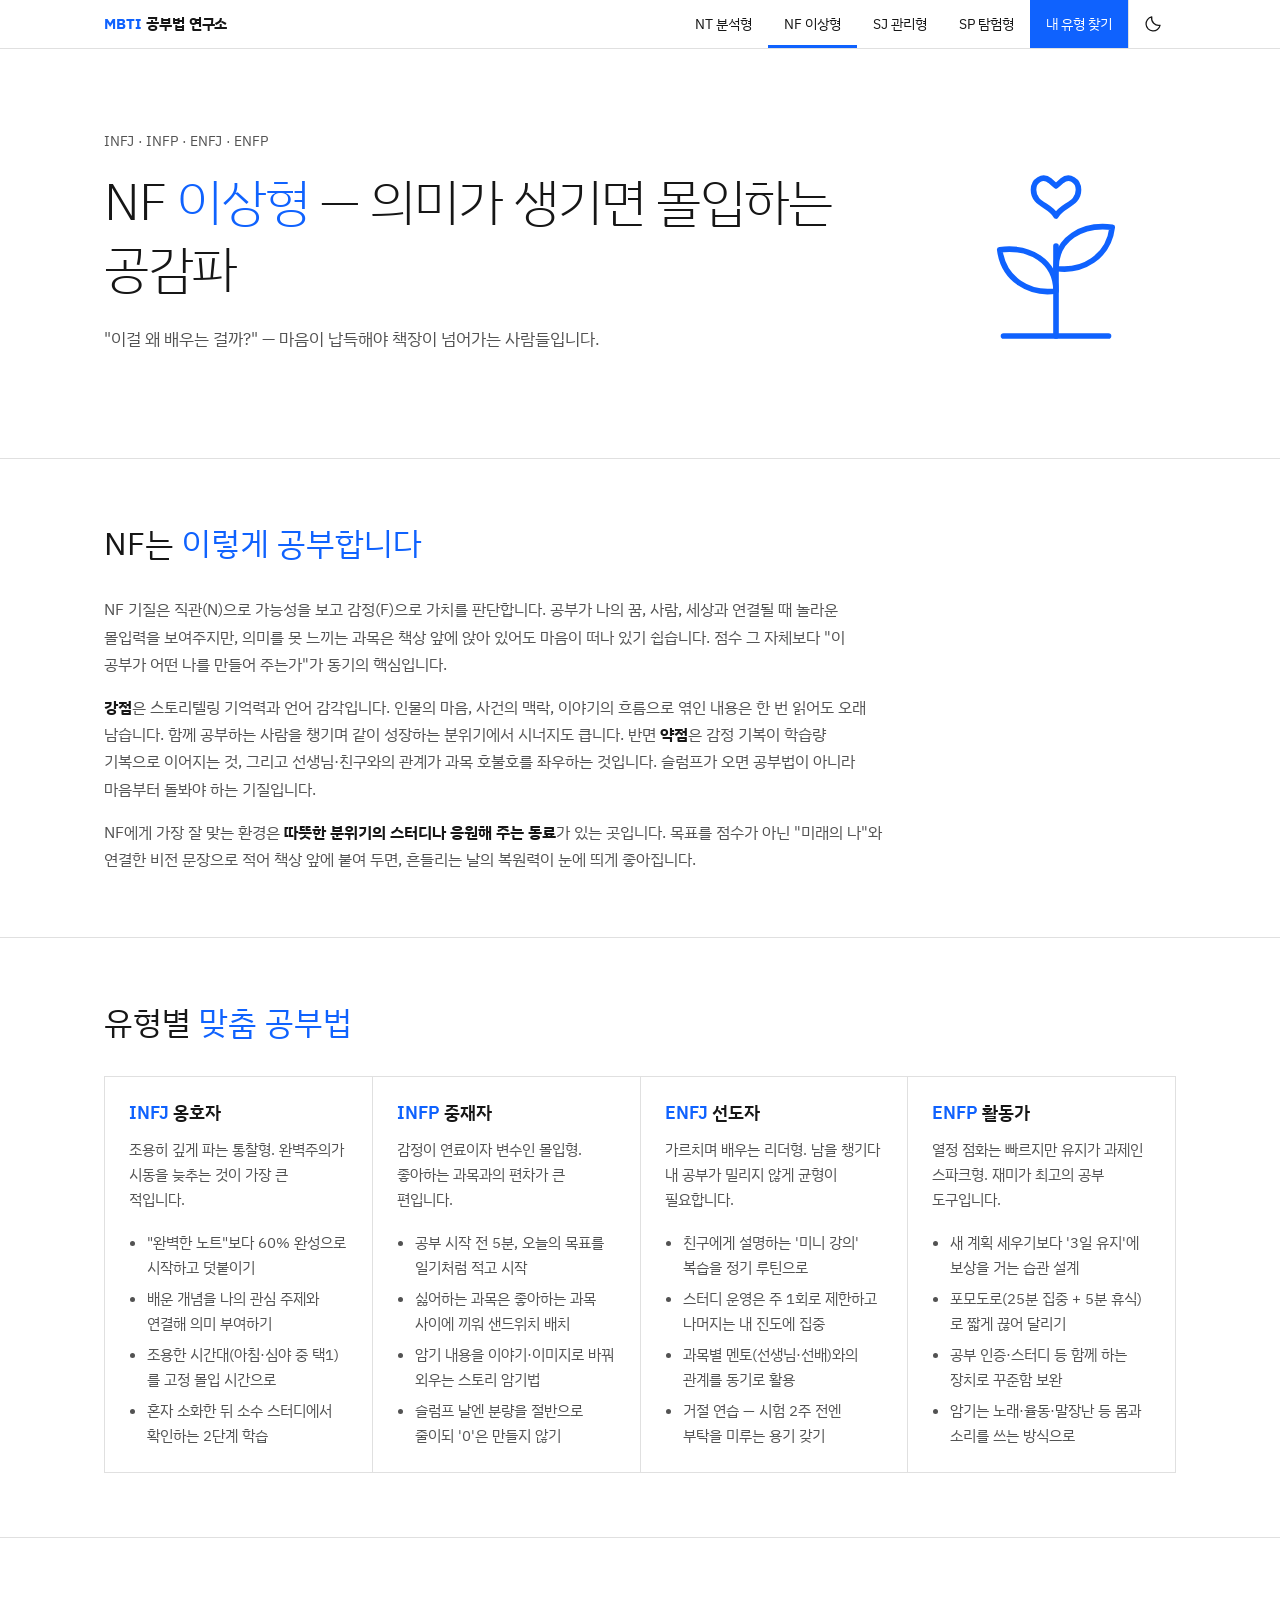
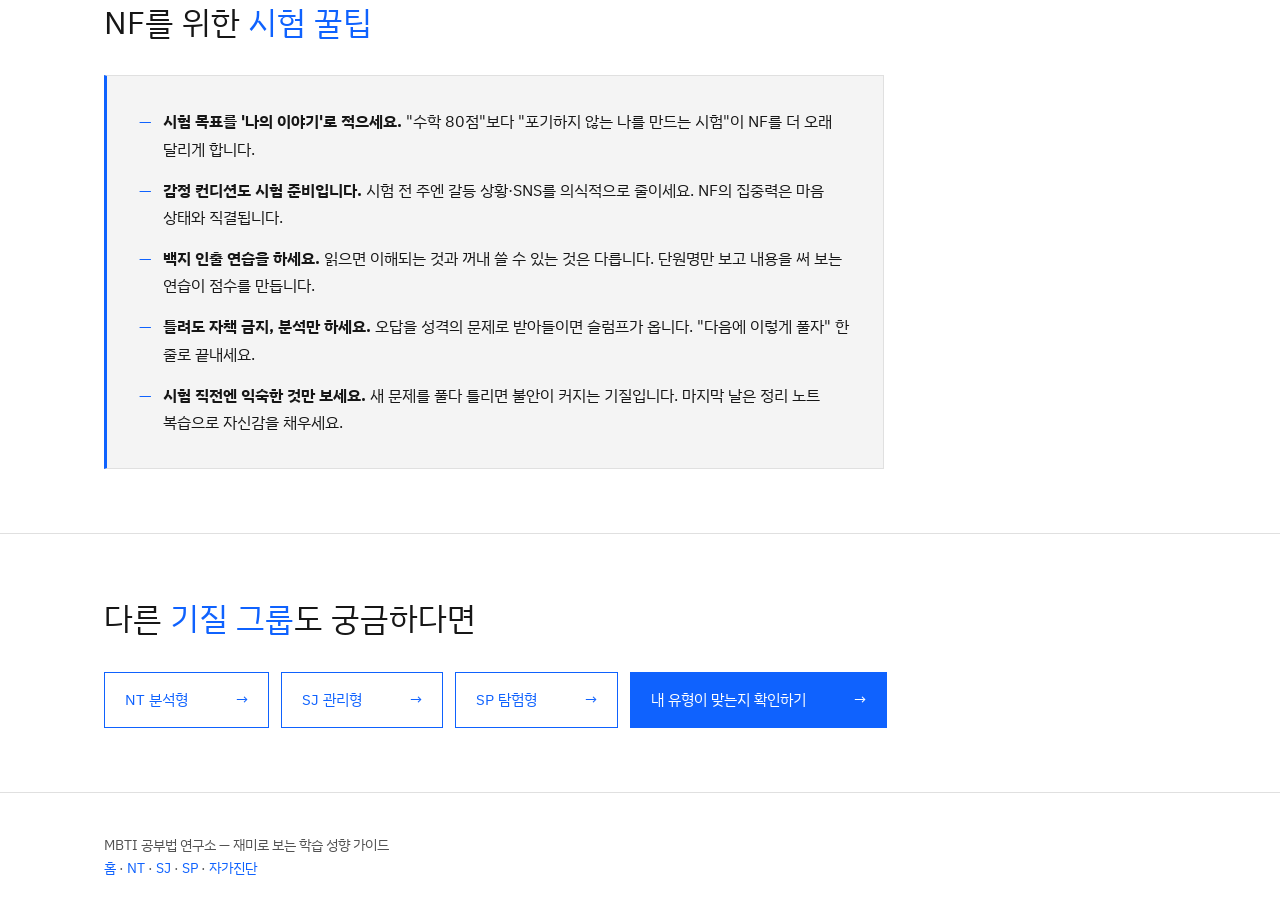
==== nf.html @ 3ca30f88 "MBTI 공부법 연구소 — IBM Carbon 스타일 정적 사이트 - 기질 그룹 4개(NT·NF·SJ·SP) 소개 페이지 + 10문항 자가진단 - IBM.com 스타일 디자인: 흰" ====
<!DOCTYPE html>
<html lang="ko">
<head>
  <meta charset="UTF-8">
  <meta name="viewport" content="width=device-width, initial-scale=1.0">
  <title>NF 이상형 공부법 — MBTI 공부법 연구소</title>
  <meta name="description" content="NF 기질(INFJ·INFP·ENFJ·ENFP)의 학습 성향, 유형별 공부법, 시험 꿀팁을 소개합니다.">
  <link rel="preconnect" href="https://fonts.googleapis.com">
  <link rel="preconnect" href="https://fonts.gstatic.com" crossorigin>
  <link rel="stylesheet" href="https://fonts.googleapis.com/css2?family=IBM+Plex+Sans+KR:wght@300;400;500;600;700&display=swap">
  <link rel="stylesheet" href="css/base.css">
  <link rel="stylesheet" href="css/theme.css">
  <script src="js/theme.js"></script>
  <link rel="stylesheet" href="css/content.css">
</head>
<body>

<nav class="nav">
  <div class="container">
    <a class="logo" href="index.html"><strong>MBTI</strong> 공부법 연구소</a>
    <ul>
      <li><a href="nt.html">NT 분석형</a></li>
      <li><a class="active" href="nf.html">NF 이상형</a></li>
      <li><a href="sj.html">SJ 관리형</a></li>
      <li><a href="sp.html">SP 탐험형</a></li>
      <li><a class="nav-test" href="test.html">내 유형 찾기</a></li>
      <li><button type="button" class="theme-toggle" id="themeToggle" aria-label="다크/라이트 모드 전환" title="다크/라이트 모드 전환">
        <svg class="icon-moon" viewBox="0 0 24 24" fill="none" stroke="currentColor" stroke-width="1.5" stroke-linecap="round" stroke-linejoin="round" aria-hidden="true"><path d="M20.5 13.5A8.5 8.5 0 0 1 10.5 3.5a8.5 8.5 0 1 0 10 10Z"/></svg>
        <svg class="icon-sun" viewBox="0 0 24 24" fill="none" stroke="currentColor" stroke-width="1.5" stroke-linecap="round" stroke-linejoin="round" aria-hidden="true"><circle cx="12" cy="12" r="4"/><path d="M12 2v3M12 19v3M2 12h3M19 12h3M4.9 4.9l2.1 2.1M17 17l2.1 2.1M19.1 4.9 17 7M7 17l-2.1 2.1"/></svg>
      </button></li>
    </ul>
  </div>
</nav>

<header class="hero">
  <div class="container">
    <div class="hero-copy">
    <span class="badge">INFJ · INFP · ENFJ · ENFP</span>
    <h1>NF <span>이상형</span> — 의미가 생기면 몰입하는 공감파</h1>
    <p>"이걸 왜 배우는 걸까?" — 마음이 납득해야 책장이 넘어가는 사람들입니다.</p>
    </div>
    <div class="hero-art">
      <svg viewBox="0 0 64 64" fill="none" stroke="currentColor" stroke-width="1.5" stroke-linecap="round" stroke-linejoin="round" aria-hidden="true">
        <line x1="32" y1="52" x2="32" y2="28"/>
        <path d="M32 40c0-8-7-12-15-11 1 8 8 12 15 11Z"/>
        <path d="M32 34c0-8 7-12 15-11-1 8-8 12-15 11Z"/>
        <path d="M32 20c-1.6-3-6-3-6-7 0-2.4 2.4-4 4.4-2.4L32 12l1.6-1.4C35.6 9 38 10.6 38 13c0 4-4.4 4-6 7Z"/>
        <line x1="18" y1="52" x2="46" y2="52"/>
      </svg>
    </div>
  </div>
</header>

<section>
  <div class="container">
    <h2>NF는 <span>이렇게 공부합니다</span></h2>
    <div class="group-intro">
      <p>
        NF 기질은 직관(N)으로 가능성을 보고 감정(F)으로 가치를 판단합니다.
        공부가 나의 꿈, 사람, 세상과 연결될 때 놀라운 몰입력을 보여주지만,
        의미를 못 느끼는 과목은 책상 앞에 앉아 있어도 마음이 떠나 있기 쉽습니다.
        점수 그 자체보다 "이 공부가 어떤 나를 만들어 주는가"가 동기의 핵심입니다.
      </p>
      <p>
        <strong>강점</strong>은 스토리텔링 기억력과 언어 감각입니다. 인물의 마음, 사건의
        맥락, 이야기의 흐름으로 엮인 내용은 한 번 읽어도 오래 남습니다. 함께 공부하는
        사람을 챙기며 같이 성장하는 분위기에서 시너지도 큽니다. 반면 <strong>약점</strong>은
        감정 기복이 학습량 기복으로 이어지는 것, 그리고 선생님·친구와의 관계가 과목
        호불호를 좌우하는 것입니다. 슬럼프가 오면 공부법이 아니라 마음부터 돌봐야 하는
        기질입니다.
      </p>
      <p>
        NF에게 가장 잘 맞는 환경은 <strong>따뜻한 분위기의 스터디나 응원해 주는 동료</strong>가
        있는 곳입니다. 목표를 점수가 아닌 "미래의 나"와 연결한 비전 문장으로 적어 책상 앞에
        붙여 두면, 흔들리는 날의 복원력이 눈에 띄게 좋아집니다.
      </p>
    </div>
  </div>
</section>

<section>
  <div class="container">
    <h2>유형별 <span>맞춤 공부법</span></h2>
    <div class="card-grid">
      <article class="card type-card">
        <h3><span>INFJ</span> 옹호자</h3>
        <p>조용히 깊게 파는 통찰형. 완벽주의가 시동을 늦추는 것이 가장 큰 적입니다.</p>
        <ul>
          <li>"완벽한 노트"보다 60% 완성으로 시작하고 덧붙이기</li>
          <li>배운 개념을 나의 관심 주제와 연결해 의미 부여하기</li>
          <li>조용한 시간대(아침·심야 중 택1)를 고정 몰입 시간으로</li>
          <li>혼자 소화한 뒤 소수 스터디에서 확인하는 2단계 학습</li>
        </ul>
      </article>

      <article class="card type-card">
        <h3><span>INFP</span> 중재자</h3>
        <p>감정이 연료이자 변수인 몰입형. 좋아하는 과목과의 편차가 큰 편입니다.</p>
        <ul>
          <li>공부 시작 전 5분, 오늘의 목표를 일기처럼 적고 시작</li>
          <li>싫어하는 과목은 좋아하는 과목 사이에 끼워 샌드위치 배치</li>
          <li>암기 내용을 이야기·이미지로 바꿔 외우는 스토리 암기법</li>
          <li>슬럼프 날엔 분량을 절반으로 줄이되 '0'은 만들지 않기</li>
        </ul>
      </article>

      <article class="card type-card">
        <h3><span>ENFJ</span> 선도자</h3>
        <p>가르치며 배우는 리더형. 남을 챙기다 내 공부가 밀리지 않게 균형이 필요합니다.</p>
        <ul>
          <li>친구에게 설명하는 '미니 강의' 복습을 정기 루틴으로</li>
          <li>스터디 운영은 주 1회로 제한하고 나머지는 내 진도에 집중</li>
          <li>과목별 멘토(선생님·선배)와의 관계를 동기로 활용</li>
          <li>거절 연습 — 시험 2주 전엔 부탁을 미루는 용기 갖기</li>
        </ul>
      </article>

      <article class="card type-card">
        <h3><span>ENFP</span> 활동가</h3>
        <p>열정 점화는 빠르지만 유지가 과제인 스파크형. 재미가 최고의 공부 도구입니다.</p>
        <ul>
          <li>새 계획 세우기보다 '3일 유지'에 보상을 거는 습관 설계</li>
          <li>포모도로(25분 집중 + 5분 휴식)로 짧게 끊어 달리기</li>
          <li>공부 인증·스터디 등 함께 하는 장치로 꾸준함 보완</li>
          <li>암기는 노래·율동·말장난 등 몸과 소리를 쓰는 방식으로</li>
        </ul>
      </article>
    </div>
  </div>
</section>

<section>
  <div class="container">
    <h2>NF를 위한 <span>시험 꿀팁</span></h2>
    <ul class="tips">
      <li><strong>시험 목표를 '나의 이야기'로 적으세요.</strong> "수학 80점"보다 "포기하지 않는 나를 만드는 시험"이 NF를 더 오래 달리게 합니다.</li>
      <li><strong>감정 컨디션도 시험 준비입니다.</strong> 시험 전 주엔 갈등 상황·SNS를 의식적으로 줄이세요. NF의 집중력은 마음 상태와 직결됩니다.</li>
      <li><strong>백지 인출 연습을 하세요.</strong> 읽으면 이해되는 것과 꺼내 쓸 수 있는 것은 다릅니다. 단원명만 보고 내용을 써 보는 연습이 점수를 만듭니다.</li>
      <li><strong>틀려도 자책 금지, 분석만 하세요.</strong> 오답을 성격의 문제로 받아들이면 슬럼프가 옵니다. "다음에 이렇게 풀자" 한 줄로 끝내세요.</li>
      <li><strong>시험 직전엔 익숙한 것만 보세요.</strong> 새 문제를 풀다 틀리면 불안이 커지는 기질입니다. 마지막 날은 정리 노트 복습으로 자신감을 채우세요.</li>
    </ul>
  </div>
</section>

<section>
  <div class="container">
    <h2>다른 <span>기질 그룹</span>도 궁금하다면</h2>
    <div class="cta-links">
      <a class="btn btn-outline" href="nt.html">NT 분석형</a>
      <a class="btn btn-outline" href="sj.html">SJ 관리형</a>
      <a class="btn btn-outline" href="sp.html">SP 탐험형</a>
      <a class="btn" href="test.html">내 유형이 맞는지 확인하기</a>
    </div>
  </div>
</section>

<footer>
  <div class="container">
    <p>MBTI 공부법 연구소 — 재미로 보는 학습 성향 가이드</p>
    <p>
      <a href="index.html">홈</a> · <a href="nt.html">NT</a> ·
      <a href="sj.html">SJ</a> · <a href="sp.html">SP</a> ·
      <a href="test.html">자가진단</a>
    </p>
  </div>
</footer>

</body>
</html>
---- css/base.css ----
/* ==========================================================
   MBTI 공부법 연구소 — 기본 스타일 (IBM Carbon 스타일)
   흰 배경 + IBM 블루, 직각 모서리, 1px 보더, 왼쪽 정렬
   ========================================================== */

:root {
  --bg: #ffffff;
  --bg-soft: #f4f4f4;
  --card: #ffffff;
  --accent: #0f62fe;
  --accent-soft: #edf5ff;
  --btn-bg: #0f62fe;
  --btn-bg-hover: #0353e9;
  --text: #161616;
  --text-sub: #525252;
  --line: #e0e0e0;
}

* {
  margin: 0;
  padding: 0;
  box-sizing: border-box;
}

body {
  font-family: "IBM Plex Sans KR", "IBM Plex Sans", -apple-system, BlinkMacSystemFont,
    "Apple SD Gothic Neo", "Malgun Gothic", sans-serif;
  background: var(--bg);
  color: var(--text);
  line-height: 1.7;
  word-break: keep-all;
}

/* ---------- 공통 레이아웃 ---------- */
.container {
  max-width: 1120px;
  margin: 0 auto;
  padding: 0 24px;
}

section {
  padding: 64px 0;
  border-top: 1px solid var(--line);
}

h1, h2, h3 {
  line-height: 1.3;
}

h2 {
  font-size: 2rem;
  font-weight: 400;
  margin-bottom: 32px;
}

h2 span {
  color: var(--accent);
}

/* ---------- 네비게이션 ---------- */
.nav {
  background: var(--bg);
  border-bottom: 1px solid var(--line);
  position: sticky;
  top: 0;
  z-index: 10;
}

.nav .container {
  display: flex;
  align-items: stretch;
  justify-content: space-between;
  flex-wrap: wrap;
  min-height: 48px;
}

.nav .logo {
  display: flex;
  align-items: center;
  font-weight: 700;
  font-size: 0.95rem;
  color: var(--text);
  text-decoration: none;
  letter-spacing: -0.01em;
}

.nav .logo strong {
  color: var(--accent);
  margin-right: 6px;
}

.nav ul {
  display: flex;
  list-style: none;
  flex-wrap: wrap;
}

.nav ul a {
  display: flex;
  align-items: center;
  height: 48px;
  padding: 0 16px;
  color: var(--text);
  text-decoration: none;
  font-size: 0.88rem;
  transition: background 0.15s;
}

.nav ul a:hover {
  background: var(--bg-soft);
}

.nav ul a.active {
  box-shadow: inset 0 -3px 0 var(--accent);
}

.nav ul a.nav-test {
  background: var(--btn-bg);
  color: #fff;
}

.nav ul a.nav-test:hover {
  background: var(--btn-bg-hover);
}

/* ---------- 히어로 ---------- */
.hero {
  padding: 80px 0 64px;
  background: var(--bg);
}

.hero .container {
  display: grid;
  grid-template-columns: minmax(0, 1fr) auto;
  gap: 48px;
  align-items: center;
}

.hero-art {
  width: 240px;
  max-width: 100%;
  color: var(--accent);
}

.hero-art svg {
  width: 100%;
  height: auto;
  display: block;
}

.hero h1 {
  font-size: 3.2rem;
  font-weight: 300;
  letter-spacing: -0.02em;
  margin-bottom: 24px;
  max-width: 800px;
}

.hero h1 span {
  color: var(--accent);
}

.hero p {
  color: var(--text-sub);
  max-width: 600px;
  margin-bottom: 40px;
  font-size: 1.05rem;
}

.badge {
  display: block;
  color: var(--text-sub);
  font-size: 0.85rem;
  letter-spacing: 0.01em;
  margin-bottom: 16px;
}

/* ---------- 버튼 ---------- */
.btn {
  display: inline-flex;
  align-items: center;
  justify-content: space-between;
  gap: 48px;
  background: var(--btn-bg);
  color: #fff;
  font-size: 0.95rem;
  font-weight: 400;
  padding: 14px 20px;
  border: 1px solid var(--btn-bg);
  border-radius: 0;
  cursor: pointer;
  text-decoration: none;
  transition: background 0.15s, border-color 0.15s;
  font-family: inherit;
}

.btn::after {
  content: "→";
}

.btn:hover {
  background: var(--btn-bg-hover);
  border-color: var(--btn-bg-hover);
}

.btn.btn-outline {
  background: transparent;
  color: var(--accent);
  border: 1px solid var(--accent);
}

.btn.btn-outline:hover {
  background: var(--accent-soft);
}

.btn:disabled {
  background: #c6c6c6;
  border-color: #c6c6c6;
  color: #8d8d8d;
  cursor: not-allowed;
}

/* ---------- 푸터 ---------- */
footer {
  border-top: 1px solid var(--line);
  padding: 40px 0;
  color: var(--text-sub);
  font-size: 0.85rem;
}

footer a {
  color: var(--accent);
  text-decoration: none;
}

footer a:hover {
  text-decoration: underline;
}

/* ---------- 모바일 ---------- */
@media (max-width: 640px) {
  .hero h1 {
    font-size: 2rem;
  }
  .hero {
    padding: 48px 0 40px;
  }
  .hero .container {
    grid-template-columns: 1fr;
    gap: 24px;
  }
  .hero-art {
    width: 140px;
    order: -1;
  }
  section {
    padding: 40px 0;
  }
  h2 {
    font-size: 1.5rem;
  }
  .btn {
    gap: 24px;
  }
}
---- css/theme.css ----
/* ==========================================================
   MBTI 공부법 연구소 — 다크 모드 토큰 + 테마 토글 버튼
   모든 페이지에서 base.css 다음에 로드
   ========================================================== */

/* 다크 모드 (IBM Carbon Gray 100 테마) */
html[data-theme="dark"] {
  --bg: #161616;
  --bg-soft: #262626;
  --card: #262626;
  --accent: #78a9ff;
  --accent-soft: #1f2b41;
  --text: #f4f4f4;
  --text-sub: #c6c6c6;
  --line: #393939;
}

/* ---------- 테마 토글 (아이콘 유틸리티 버튼 — 일반 버튼과 형태 구분) ---------- */
.theme-toggle {
  display: flex;
  align-items: center;
  justify-content: center;
  width: 48px;
  height: 48px;
  background: transparent;
  border: none;
  border-left: 1px solid var(--line);
  color: var(--text);
  cursor: pointer;
  transition: background 0.15s;
}

.theme-toggle:hover {
  background: var(--bg-soft);
}

.theme-toggle svg {
  width: 20px;
  height: 20px;
}

/* 라이트 모드에서는 달(다크로 전환), 다크 모드에서는 해(라이트로 전환) 표시 */
.theme-toggle .icon-sun {
  display: none;
}

html[data-theme="dark"] .theme-toggle .icon-sun {
  display: block;
}

html[data-theme="dark"] .theme-toggle .icon-moon {
  display: none;
}
---- css/content.css ----
/* ==========================================================
   MBTI 공부법 연구소 — 콘텐츠 스타일 (IBM Carbon 타일)
   index.html, nt/nf/sj/sp.html에서 사용
   ========================================================== */

/* ---------- 타일 그리드 ---------- */
.card-grid {
  display: grid;
  grid-template-columns: repeat(auto-fit, minmax(260px, 1fr));
  gap: 1px;
  background: var(--line);
  border: 1px solid var(--line);
}

.card {
  background: var(--card);
  padding: 24px;
  min-height: 280px;
  display: flex;
  flex-direction: column;
  gap: 12px;
  transition: background 0.15s;
}

.card:hover {
  background: var(--bg-soft);
}

.card h3 {
  font-size: 1.15rem;
  font-weight: 600;
}

.card h3 span {
  color: var(--accent);
}

.card p {
  color: var(--text-sub);
  font-size: 0.92rem;
  flex: 1;
}

.card .keyword {
  font-size: 0.8rem;
  color: var(--text-sub);
  flex: 0;
}

.type-badges {
  display: flex;
  gap: 6px;
  flex-wrap: wrap;
}

.type-badges span {
  background: var(--bg-soft);
  font-size: 0.78rem;
  font-weight: 500;
  padding: 2px 10px;
  color: var(--text);
}

.card .more {
  color: var(--accent);
  text-decoration: none;
  font-size: 0.9rem;
  margin-top: auto;
}

.card .more:hover {
  text-decoration: underline;
}

/* ---------- 그룹 페이지 ---------- */
.group-intro {
  display: grid;
  gap: 16px;
  max-width: 780px;
}

.group-intro p {
  color: var(--text-sub);
}

.group-intro strong {
  color: var(--text);
}

.type-card ul {
  padding-left: 18px;
}

.type-card ul li {
  margin-top: 6px;
  color: var(--text-sub);
  font-size: 0.92rem;
}

.tips {
  border: 1px solid var(--line);
  border-left: 3px solid var(--accent);
  background: var(--bg-soft);
  padding: 32px;
  list-style: none;
  max-width: 780px;
}

.tips li {
  padding-left: 24px;
  position: relative;
  margin-bottom: 14px;
}

.tips li:last-child {
  margin-bottom: 0;
}

.tips li::before {
  content: "—";
  position: absolute;
  left: 0;
  color: var(--accent);
}

.tips li strong {
  color: var(--text);
}

.cta-links {
  display: flex;
  gap: 12px;
  flex-wrap: wrap;
}

/* ---------- 모바일 ---------- */
@media (max-width: 640px) {
  .card-grid {
    grid-template-columns: 1fr;
  }
  .card {
    min-height: 0;
  }
}
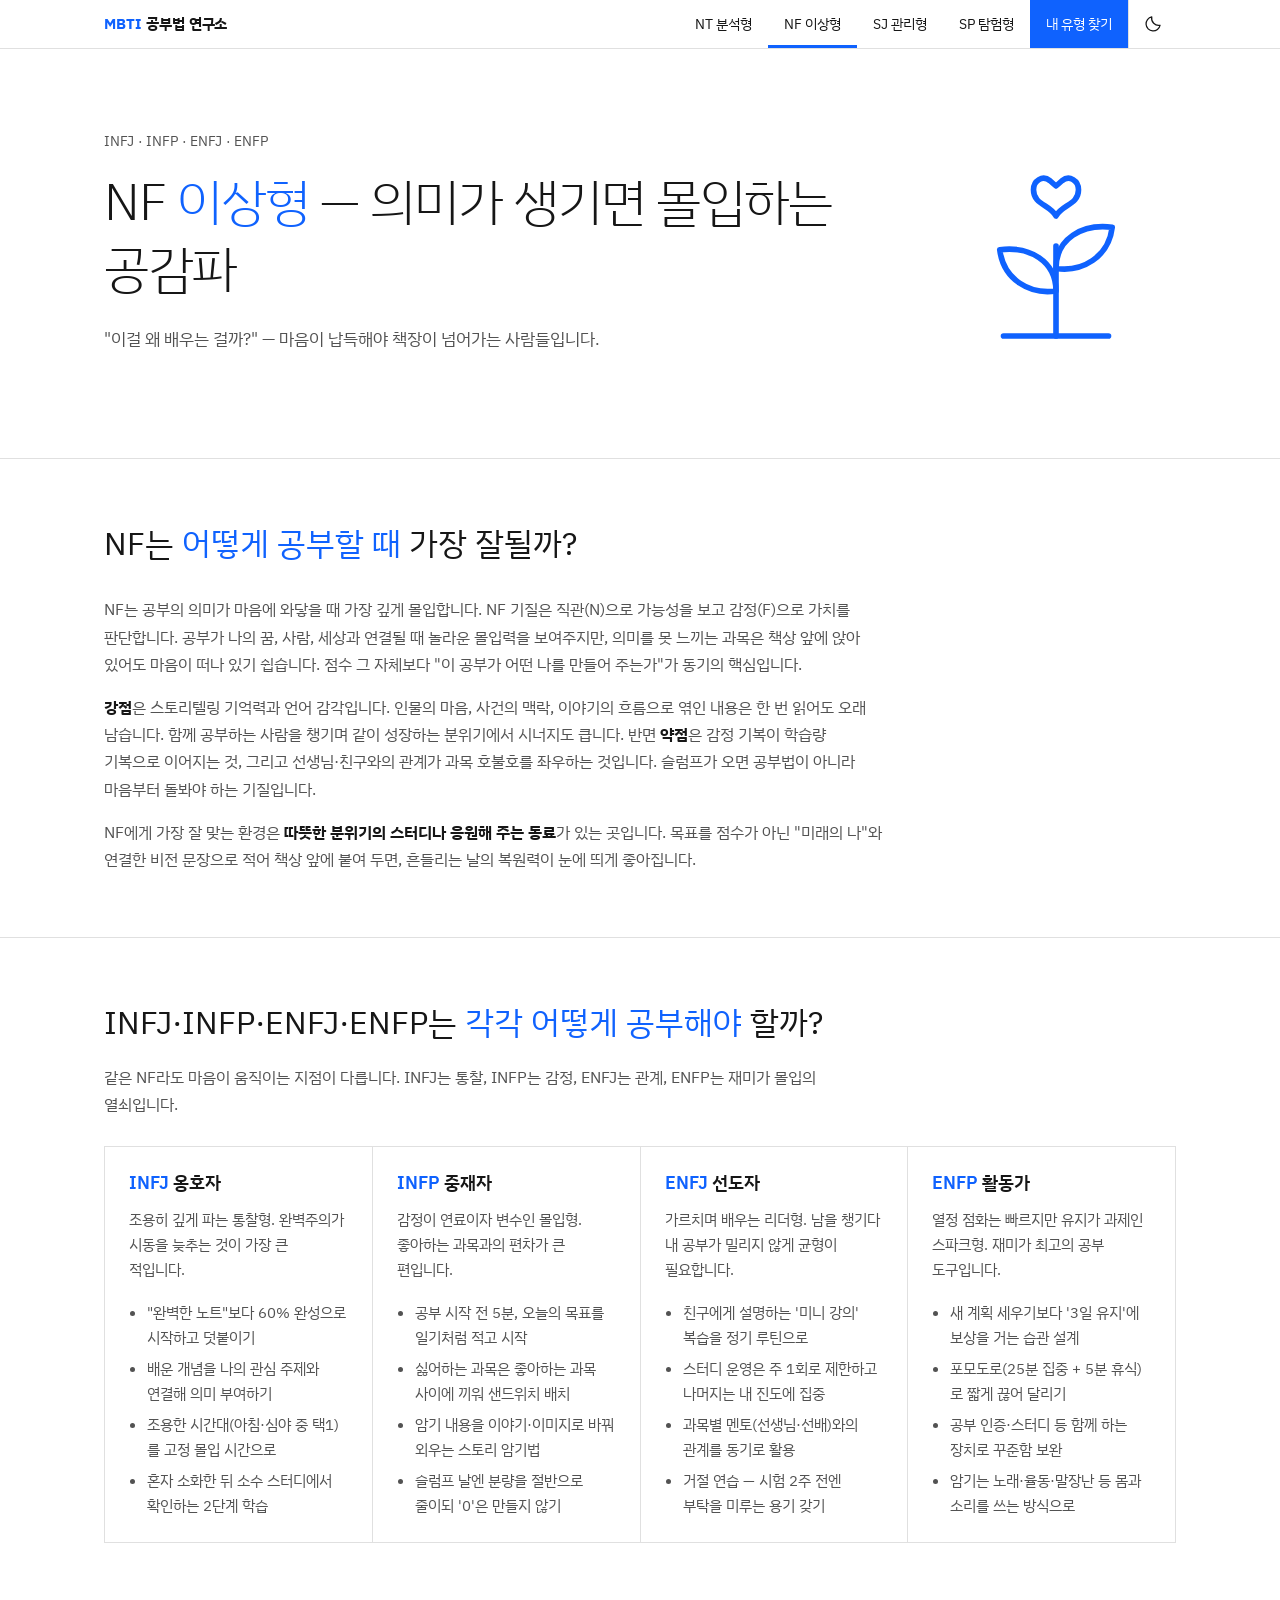
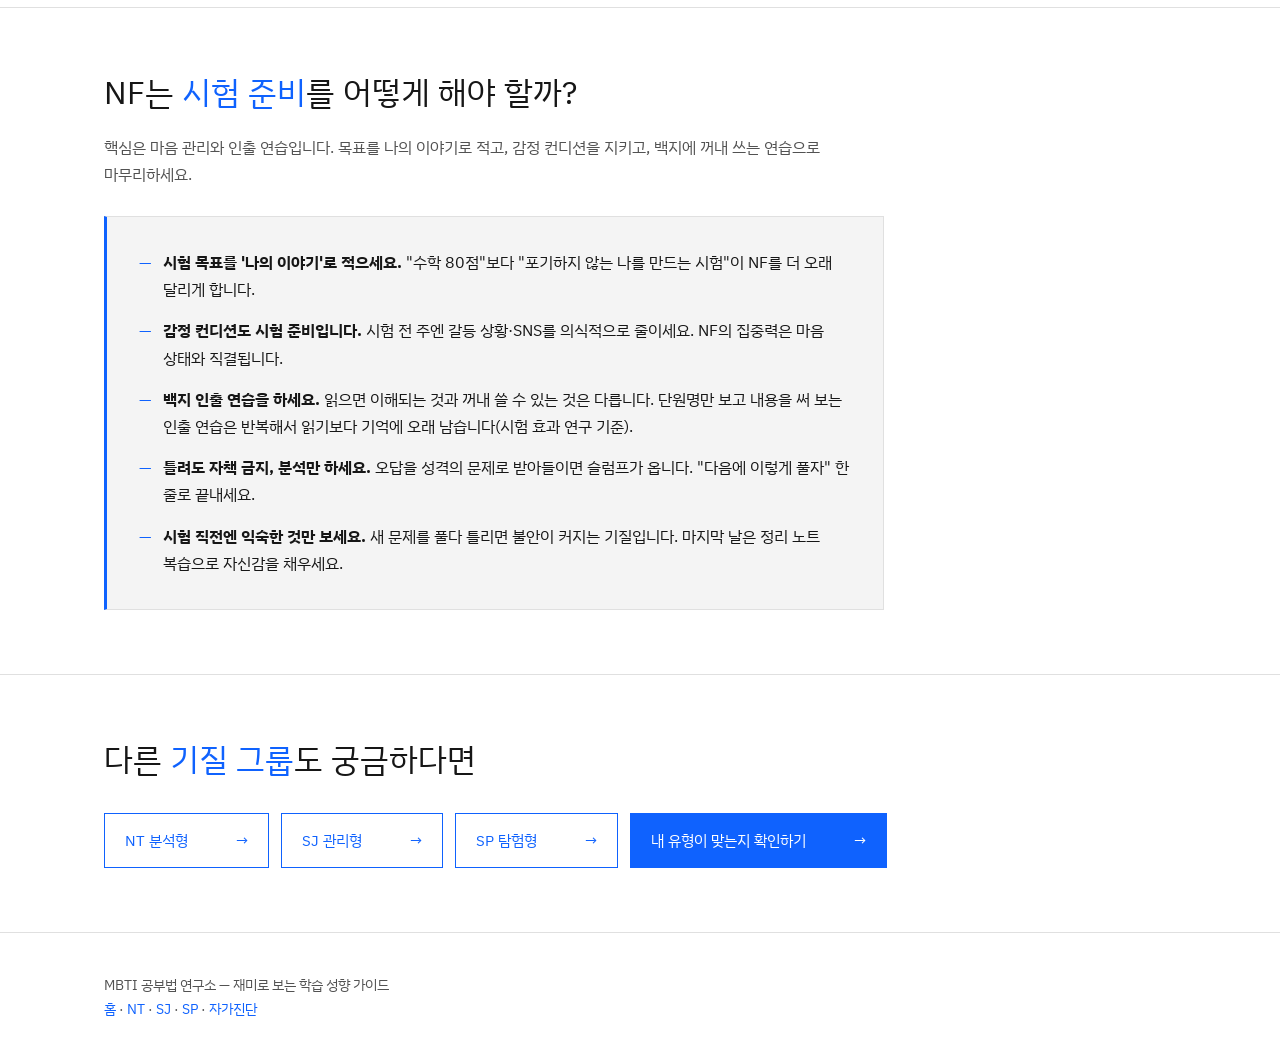
==== commit 8cd23d7e: "google seo+ Co-Authored-By: Claude Fable 5 <noreply@anthropic.com> Claude-Session: https://claude.ai" ====
--- a/nf.html
+++ b/nf.html
@@ -4,7 +4,7 @@
   <meta charset="UTF-8">
   <meta name="viewport" content="width=device-width, initial-scale=1.0">
   <title>NF 이상형 공부법 — MBTI 공부법 연구소</title>
-  <meta name="description" content="NF 기질(INFJ·INFP·ENFJ·ENFP)의 학습 성향, 유형별 공부법, 시험 꿀팁을 소개합니다.">
+  <meta name="description" content="INFJ·INFP·ENFJ·ENFP 등 NF 이상형은 공부의 의미가 마음에 닿을 때 몰입합니다. NF의 동기 관리법과 스토리 암기법, 유형별 공부법, 감정 컨디션 중심 시험 전략을 담았습니다.">
   <link rel="preconnect" href="https://fonts.googleapis.com">
   <link rel="preconnect" href="https://fonts.gstatic.com" crossorigin>
   <link rel="stylesheet" href="https://fonts.googleapis.com/css2?family=IBM+Plex+Sans+KR:wght@300;400;500;600;700&display=swap">
@@ -51,11 +51,14 @@
   </div>
 </header>
 
+<main>
+
 <section>
   <div class="container">
-    <h2>NF는 <span>이렇게 공부합니다</span></h2>
+    <h2>NF는 <span>어떻게 공부할 때</span> 가장 잘될까?</h2>
     <div class="group-intro">
       <p>
+        NF는 공부의 의미가 마음에 와닿을 때 가장 깊게 몰입합니다.
         NF 기질은 직관(N)으로 가능성을 보고 감정(F)으로 가치를 판단합니다.
         공부가 나의 꿈, 사람, 세상과 연결될 때 놀라운 몰입력을 보여주지만,
         의미를 못 느끼는 과목은 책상 앞에 앉아 있어도 마음이 떠나 있기 쉽습니다.
@@ -80,7 +83,8 @@
 
 <section>
   <div class="container">
-    <h2>유형별 <span>맞춤 공부법</span></h2>
+    <h2>INFJ·INFP·ENFJ·ENFP는 <span>각각 어떻게 공부해야</span> 할까?</h2>
+    <p class="section-lead">같은 NF라도 마음이 움직이는 지점이 다릅니다. INFJ는 통찰, INFP는 감정, ENFJ는 관계, ENFP는 재미가 몰입의 열쇠입니다.</p>
     <div class="card-grid">
       <article class="card type-card">
         <h3><span>INFJ</span> 옹호자</h3>
@@ -131,11 +135,12 @@
 
 <section>
   <div class="container">
-    <h2>NF를 위한 <span>시험 꿀팁</span></h2>
+    <h2>NF는 <span>시험 준비</span>를 어떻게 해야 할까?</h2>
+    <p class="section-lead">핵심은 마음 관리와 인출 연습입니다. 목표를 나의 이야기로 적고, 감정 컨디션을 지키고, 백지에 꺼내 쓰는 연습으로 마무리하세요.</p>
     <ul class="tips">
       <li><strong>시험 목표를 '나의 이야기'로 적으세요.</strong> "수학 80점"보다 "포기하지 않는 나를 만드는 시험"이 NF를 더 오래 달리게 합니다.</li>
       <li><strong>감정 컨디션도 시험 준비입니다.</strong> 시험 전 주엔 갈등 상황·SNS를 의식적으로 줄이세요. NF의 집중력은 마음 상태와 직결됩니다.</li>
-      <li><strong>백지 인출 연습을 하세요.</strong> 읽으면 이해되는 것과 꺼내 쓸 수 있는 것은 다릅니다. 단원명만 보고 내용을 써 보는 연습이 점수를 만듭니다.</li>
+      <li><strong>백지 인출 연습을 하세요.</strong> 읽으면 이해되는 것과 꺼내 쓸 수 있는 것은 다릅니다. 단원명만 보고 내용을 써 보는 인출 연습은 반복해서 읽기보다 기억에 오래 남습니다(시험 효과 연구 기준).</li>
       <li><strong>틀려도 자책 금지, 분석만 하세요.</strong> 오답을 성격의 문제로 받아들이면 슬럼프가 옵니다. "다음에 이렇게 풀자" 한 줄로 끝내세요.</li>
       <li><strong>시험 직전엔 익숙한 것만 보세요.</strong> 새 문제를 풀다 틀리면 불안이 커지는 기질입니다. 마지막 날은 정리 노트 복습으로 자신감을 채우세요.</li>
     </ul>
@@ -154,6 +159,8 @@
   </div>
 </section>
 
+</main>
+
 <footer>
   <div class="container">
     <p>MBTI 공부법 연구소 — 재미로 보는 학습 성향 가이드</p>
--- a/css/content.css
+++ b/css/content.css
@@ -133,6 +133,13 @@
   flex-wrap: wrap;
 }
 
+.section-lead {
+  color: var(--text-sub);
+  max-width: 720px;
+  margin: -12px 0 28px;
+  line-height: 1.7;
+}
+
 /* ---------- 모바일 ---------- */
 @media (max-width: 640px) {
   .card-grid {
